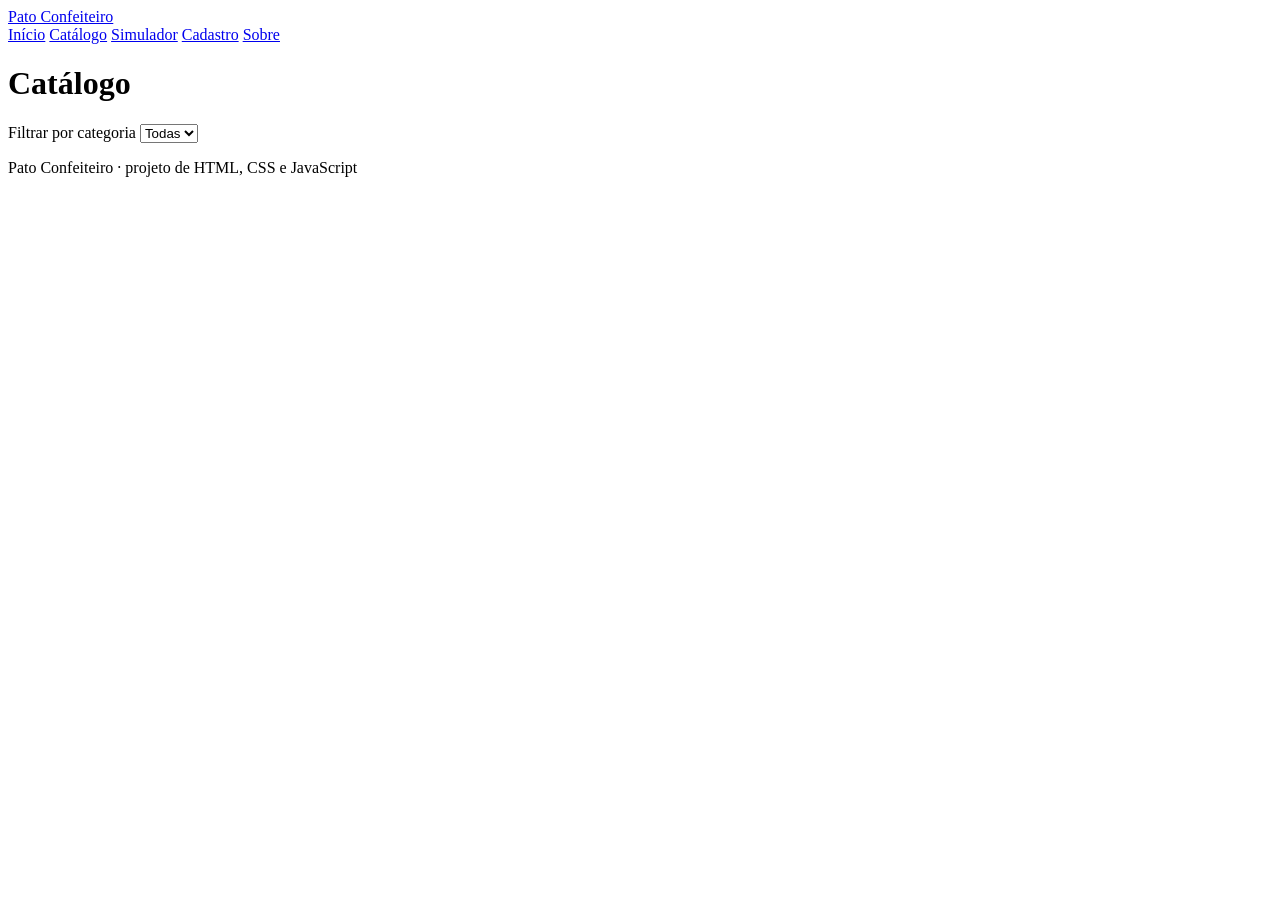
==== template/catalogo.html @ 9ac5569e "HTMLs organizados e padronizados" ====
<!DOCTYPE html>
<html lang="pt-BR">
<head>
  <meta charset="UTF-8">
  <meta name="viewport" content="width=device-width, initial-scale=1">
  <title>Catálogo · Pato Confeiteiro</title>
  <link rel="preconnect" href="https://fonts.googleapis.com">
  <link rel="stylesheet" href="https://fonts.googleapis.com/css2?family=Fredoka:wght@500;700&display=swap">
  <link rel="stylesheet" href="css/estilo.css">
</head>
<body>
  <header>
    <div class="barra">
      <a class="logo" href="index.html">Pato Confeiteiro</a>
      <nav aria-label="Principal">
        <a href="index.html">Início</a>
        <a href="catalogo.html" aria-current="page">Catálogo</a>
        <a href="simulador.html">Simulador</a>
        <a href="cadastro.html">Cadastro</a>
        <a href="sobre.html">Sobre</a>
      </nav>
    </div>
  </header>

  <main>
    <h1>Catálogo</h1>

    <div class="filtro">
      <div>
        <label for="filtro">Filtrar por categoria</label>
        <select id="filtro">
          <option value="todas">Todas</option>
        </select>
      </div>
      <p id="resumo" class="caixa" aria-live="polite"></p>
    </div>

    <section class="grade" id="grade" aria-label="Itens do catálogo"></section>
  </main>

  <footer>Pato Confeiteiro · projeto de HTML, CSS e JavaScript</footer>

  <script src="js/dados.js"></script>
  <script src="js/catalogo.js"></script>
</body>
</html>
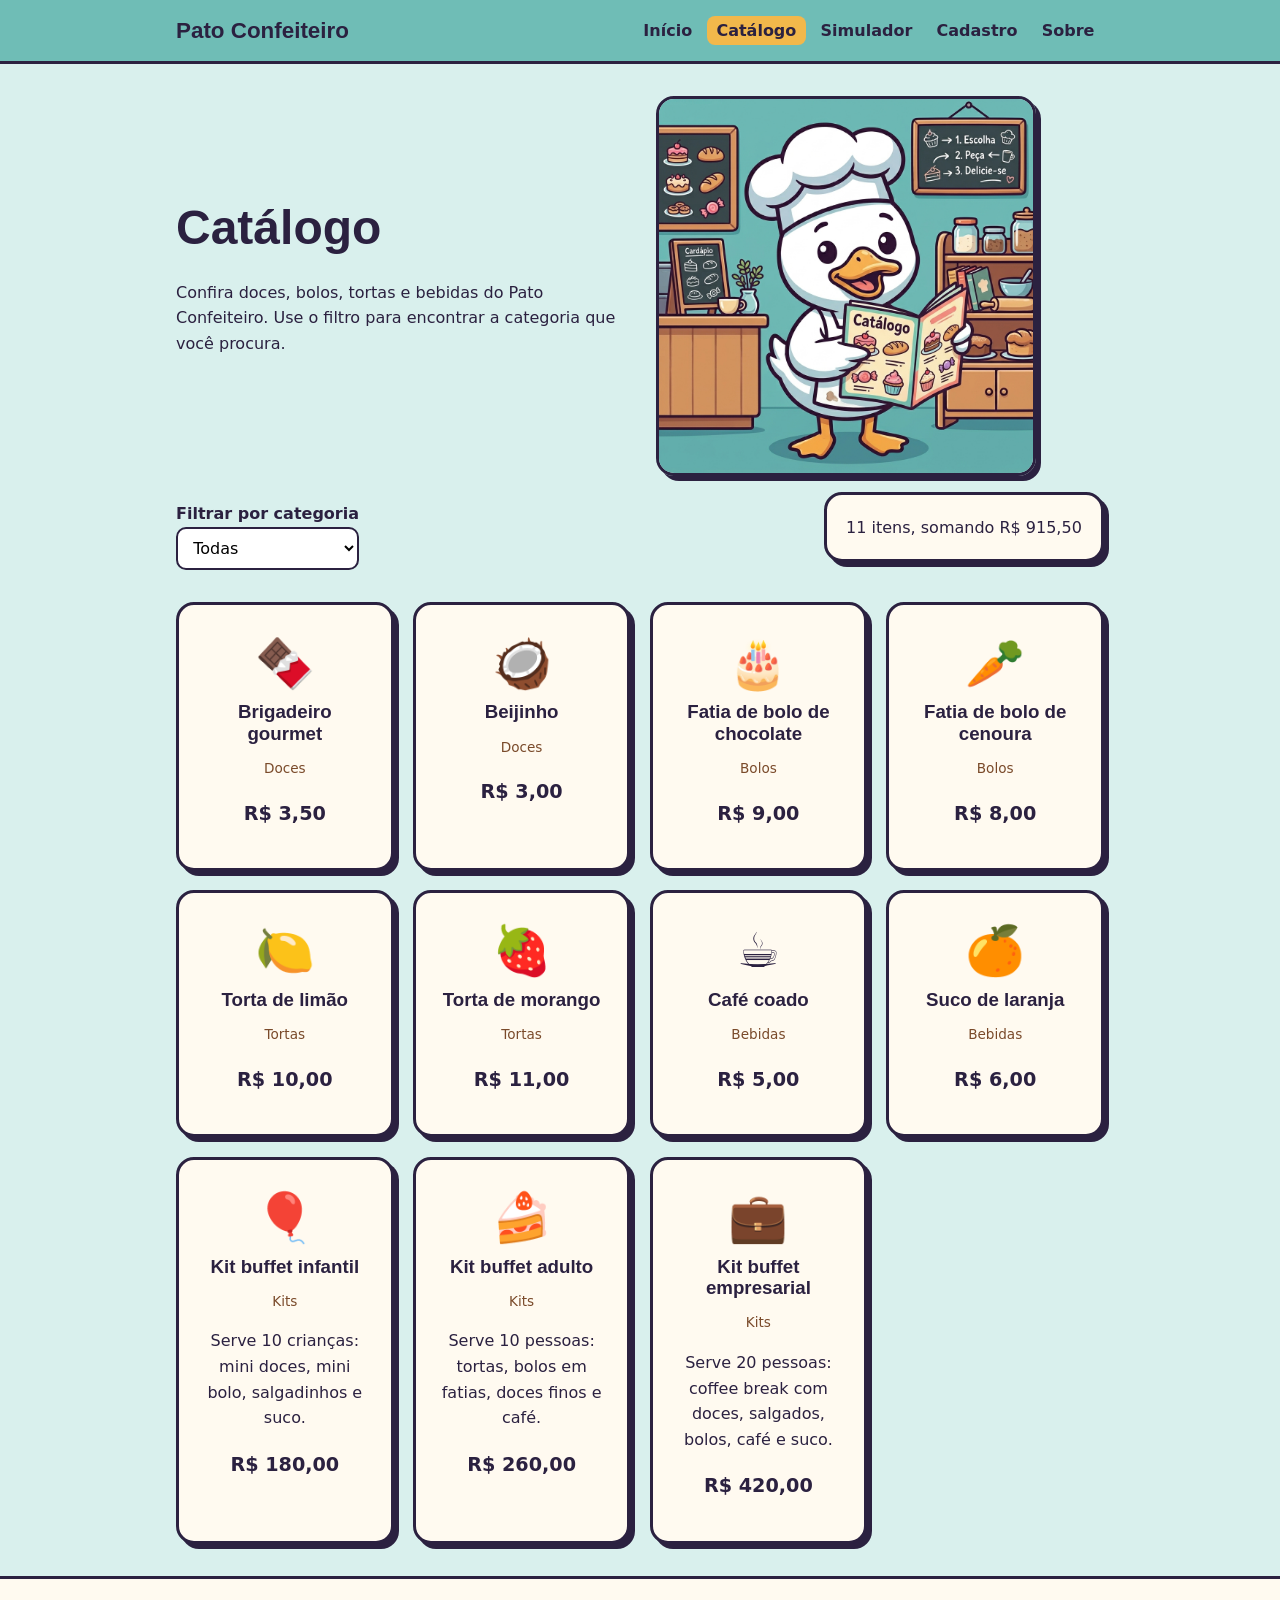
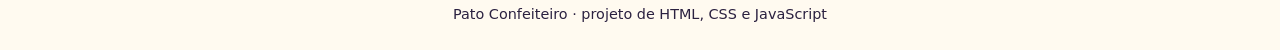
==== commit 8dc287b2: "Ajustes de Imagens e do catalogo de kits" ====
--- a/template/catalogo.html
+++ b/template/catalogo.html
@@ -23,7 +23,13 @@
   </header>
 
   <main>
-    <h1>Catálogo</h1>
+    <section class="duas-colunas">
+      <div>
+        <h1>Catálogo</h1>
+        <p>Confira doces, bolos, tortas e bebidas do Pato Confeiteiro. Use o filtro para encontrar a categoria que você procura.</p>
+      </div>
+      <img class="img-pato" src="img/catalogo.jpg" alt="Pato confeiteiro de chapéu branco lendo um catálogo de doces e pães em uma confeitaria">
+    </section>
 
     <div class="filtro">
       <div>
--- a/template/css/estilo.css
+++ b/template/css/estilo.css
@@ -0,0 +1,307 @@
+/* Base e variáveis */
+:root {
+  --tinta: #2b2140;
+  --mar: #6fbdb6;
+  --mar-claro: #d9f0ed;
+  --manteiga: #f2b84b;
+  --cacau: #7a4a2a;
+  --farinha: #fffaf0;
+  --erro: #b3261e;
+  --ok: #1d7a4d;
+}
+
+* {
+  box-sizing: border-box;
+}
+
+body {
+  margin: 0;
+  font-family: "Segoe UI", system-ui, sans-serif;
+  color: var(--tinta);
+  background: var(--mar-claro);
+  line-height: 1.6;
+}
+
+h1, h2, h3 {
+  font-family: "Fredoka", "Trebuchet MS", sans-serif;
+  line-height: 1.15;
+  margin: 0 0 .5em;
+}
+
+h1 {
+  font-size: clamp(2rem, 5vw, 3rem);
+}
+
+a {
+  color: var(--cacau);
+}
+
+:focus-visible {
+  outline: 3px solid var(--tinta);
+  outline-offset: 2px;
+}
+
+/* Cabeçalho e navegação */
+header {
+  background: var(--mar);
+  border-bottom: 3px solid var(--tinta);
+}
+
+header .barra {
+  max-width: 960px;
+  margin: auto;
+  padding: .8rem 1rem;
+  display: flex;
+  flex-wrap: wrap;
+  gap: .6rem 1.5rem;
+  align-items: center;
+  justify-content: space-between;
+}
+
+.logo {
+  font-family: "Fredoka", "Trebuchet MS", sans-serif;
+  font-size: 1.4rem;
+  font-weight: 700;
+  color: var(--tinta);
+  text-decoration: none;
+}
+
+nav a {
+  color: var(--tinta);
+  font-weight: 600;
+  text-decoration: none;
+  padding: .3rem .6rem;
+  border-radius: 8px;
+}
+
+nav a:hover,
+nav a[aria-current="page"] {
+  background: var(--manteiga);
+}
+
+/* Estrutura das páginas */
+main {
+  max-width: 960px;
+  margin: auto;
+  padding: 2rem 1rem;
+}
+
+footer {
+  text-align: center;
+  padding: 1.5rem 1rem;
+  border-top: 3px solid var(--tinta);
+  background: var(--farinha);
+  font-size: .9rem;
+}
+
+/* Componentes comuns */
+.caixa {
+  background: var(--farinha);
+  border: 3px solid var(--tinta);
+  border-radius: 18px;
+  box-shadow: 5px 5px 0 var(--tinta);
+  padding: 1.2rem;
+}
+
+.img-pato {
+  width: 100%;
+  max-width: 380px;
+  display: block;
+  border: 3px solid var(--tinta);
+  border-radius: 18px;
+  box-shadow: 5px 5px 0 var(--tinta);
+}
+
+.duas-colunas {
+  display: grid;
+  grid-template-columns: 1fr 1fr;
+  gap: 2rem;
+  align-items: center;
+}
+
+.botao {
+  display: inline-block;
+  background: var(--manteiga);
+  color: var(--tinta);
+  border: 3px solid var(--tinta);
+  border-radius: 12px;
+  padding: .6rem 1.2rem;
+  font: inherit;
+  font-weight: 700;
+  cursor: pointer;
+  text-decoration: none;
+  box-shadow: 3px 3px 0 var(--tinta);
+}
+
+.botao:hover {
+  transform: translate(1px, 1px);
+  box-shadow: 2px 2px 0 var(--tinta);
+}
+
+.destaques {
+  display: grid;
+  grid-template-columns: repeat(auto-fit, minmax(220px, 1fr));
+  gap: 1.2rem;
+  margin: 2rem 0;
+}
+
+.destaques h3 {
+  color: var(--cacau);
+}
+
+.links {
+  display: flex;
+  flex-wrap: wrap;
+  gap: .8rem;
+}
+
+/* Catálogo */
+.filtro {
+  display: flex;
+  flex-wrap: wrap;
+  gap: 1rem;
+  align-items: center;
+  justify-content: space-between;
+  margin-bottom: 1.5rem;
+}
+
+.grade {
+  display: grid;
+  grid-template-columns: repeat(auto-fill, minmax(200px, 1fr));
+  gap: 1.2rem;
+}
+
+.cartao {
+  text-align: center;
+}
+
+.cartao .emoji {
+  font-size: 3rem;
+}
+
+.cartao .categoria {
+  font-size: .85rem;
+  color: var(--cacau);
+}
+
+.cartao .preco {
+  font-weight: 700;
+  font-size: 1.2rem;
+}
+
+/* Formulários */
+label {
+  display: block;
+  font-weight: 600;
+  margin-top: 1rem;
+}
+
+input, select {
+  width: 100%;
+  padding: .55rem .7rem;
+  font: inherit;
+  border: 2px solid var(--tinta);
+  border-radius: 10px;
+  background: #fff;
+}
+
+input[type=checkbox] {
+  width: auto;
+  margin-right: .4rem;
+}
+
+.erro {
+  display: block;
+  color: var(--erro);
+  font-size: .9rem;
+  min-height: 1.2em;
+}
+
+input.invalido {
+  border-color: var(--erro);
+}
+
+.sucesso {
+  color: var(--ok);
+  font-weight: 700;
+}
+
+/* Simulador */
+.resultado {
+  margin-top: 1.2rem;
+  padding: 1rem;
+  border: 3px dashed var(--tinta);
+  border-radius: 14px;
+  background: #fff;
+}
+
+.resultado .total {
+  font-size: 1.6rem;
+  font-weight: 700;
+  color: var(--cacau);
+}
+
+/* Sobre */
+table {
+  width: 100%;
+  border-collapse: collapse;
+  background: #fff;
+  border: 3px solid var(--tinta);
+}
+
+th, td {
+  padding: .6rem;
+  border: 1px solid var(--tinta);
+  text-align: left;
+}
+
+th {
+  background: var(--manteiga);
+}
+
+.faq-item {
+  border: 3px solid var(--tinta);
+  border-radius: 14px;
+  margin-bottom: .8rem;
+  background: var(--farinha);
+  overflow: hidden;
+}
+
+.faq-item button {
+  width: 100%;
+  text-align: left;
+  padding: .8rem 1rem;
+  font: inherit;
+  font-weight: 700;
+  background: none;
+  border: 0;
+  cursor: pointer;
+  display: flex;
+  justify-content: space-between;
+}
+
+.faq-item button::after {
+  content: "+";
+  font-size: 1.3rem;
+}
+
+.faq-item button[aria-expanded="true"]::after {
+  content: "−";
+}
+
+.faq-item .resposta {
+  padding: 0 1rem 1rem;
+}
+
+/* Responsivo e acessibilidade */
+@media (max-width: 700px) {
+  .duas-colunas {
+    grid-template-columns: 1fr;
+  }
+}
+
+@media (prefers-reduced-motion: reduce) {
+  * {
+    transition: none !important;
+  }
+}
